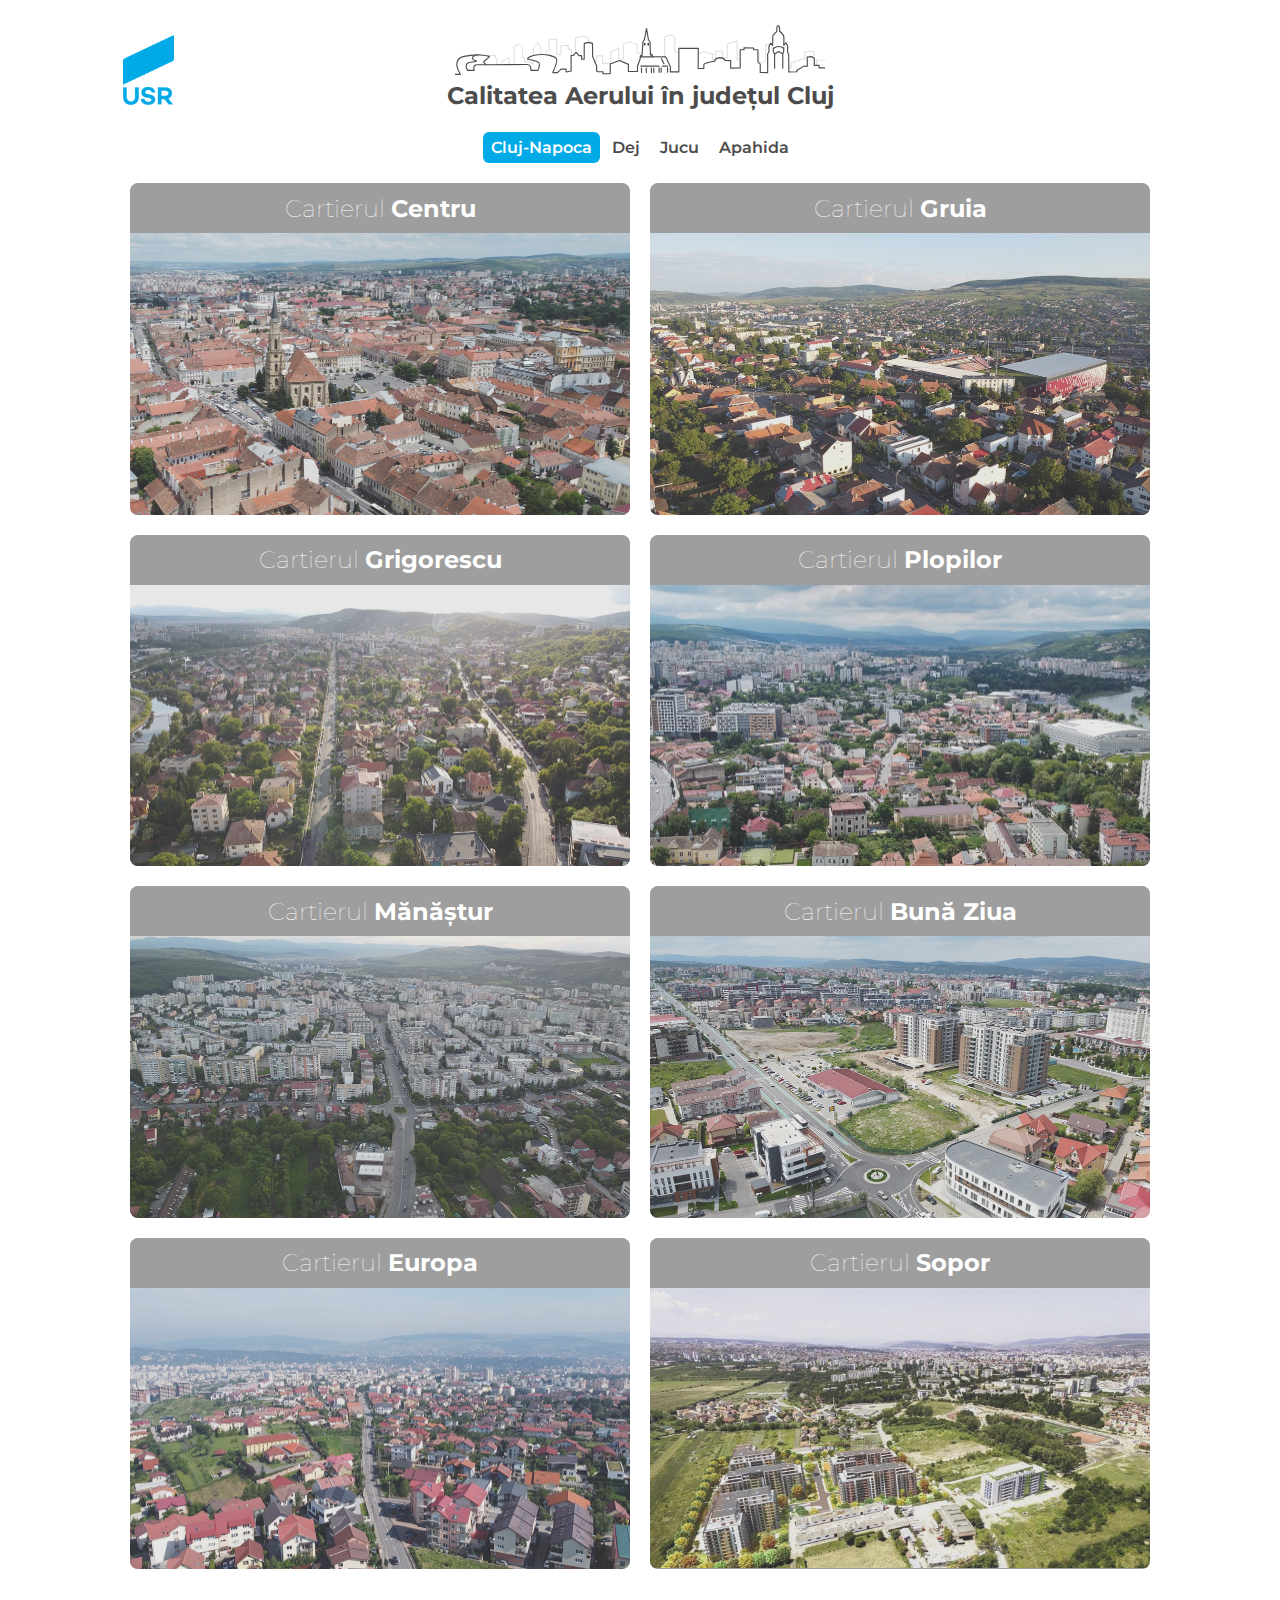
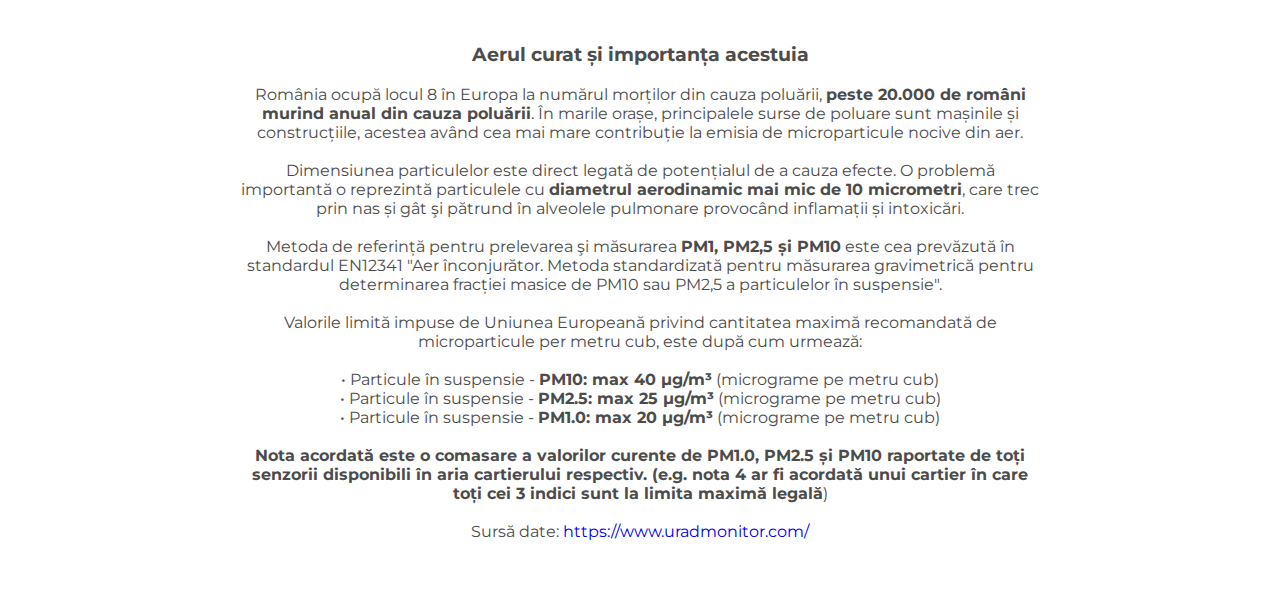
==== cluj/index.html @ 599e746c "add new neighborhoods" ====
<html>
  <head>
    <title>ClujAir - Calitatea Aerului in județul Cluj</title>
    <meta charset="UTF-8" />
    <meta http-equiv="X-UA-Compatible" content="IE=edge" />
    <meta name="viewport" content="width=device-width, initial-scale=1.0, user-scalable=no" />
    <meta name="author" content="USR Filiala Cluj" />
    <meta name="description" content="ClujAir - Calitatea Aerului in județul Cluj" />
    <meta name="author" content="USR Filiala Cluj" />
    <meta name="theme-color" content="#01a0e4" />
    <meta property="og:url" content="http://iuliu.net/clujair" />
    <meta property="og:type" content="website" />
    <meta property="og:title" content="ClujAir - Calitatea Aerului in județul Cluj" />
    <meta property="og:description" content="ClujAir - Calitatea aerului in cartierele din județul Cluj" />
    <meta property="og:image" content="https://www.iuliu.net/clujair/img/ogimage.png" />
    <link rel="stylesheet" href="css/styles.css?v=10" />
    <link id="favicon" rel="icon" href="img/favicon.png" type="image/png" sizes="16x16" />
    <link href="https://fonts.googleapis.com/css2?family=Montserrat:wght@200;300;400;600&display=swap" rel="stylesheet" />
  </head>
  <body>
    <div class="page-wrapper">
      <img class="cluj-outline" src="./img/cluj-outline.svg" alt="Cluj Outline" />
      <div class="logo-title-wrapper">
        <img src="img/usr-logo.png" alt="USR Logo" class="usr-logo-static" />
        <h2 class="title">Calitatea Aerului în județul Cluj</h2>
      </div>
      <img src="img/usr-logo.png" alt="USR Logo" class="usr-logo-fixed" />
      <div class="city-picker">
        <span class="city-option selected" id="clujNapoca">Cluj-Napoca</span>
        <span class="city-option" id="dej">Dej</span>
        <span class="city-option" id="jucu">Jucu</span>
        <span class="city-option" id="apahida">Apahida</span>
      </div>
      <div id="root" class="neighborhoods-wrapper"></div>
      <div style="max-width: 800px; padding: 0 25px; font-weight: 400; margin: 45px 0;">
        <h3>
          Aerul curat și importanța acestuia
        </h3>
        <span>
          România ocupă locul 8 în Europa la numărul morților din cauza poluării, <b>peste 20.000 de români murind anual din cauza poluării</b>. În marile
          orașe, principalele surse de poluare sunt mașinile și construcțiile, acestea având cea mai mare contribuție la emisia de microparticule nocive din
          aer. <br /><br />
          Dimensiunea particulelor este direct legată de potențialul de a cauza efecte. O problemă importantă o reprezintă particulele cu
          <b>diametrul aerodinamic mai mic de 10 micrometri</b>, care trec prin nas și gât şi pătrund în alveolele pulmonare provocând inflamații și intoxicări.
        </span>
        <br />
        <br />
        <span>
          Metoda de referință pentru prelevarea şi măsurarea <b>PM1, PM2,5 și PM10</b> este cea prevăzută în standardul EN12341 "Aer înconjurător. Metoda
          standardizată pentru măsurarea gravimetrică pentru determinarea fracției masice de PM10 sau PM2,5 a particulelor în suspensie".
        </span>
        <br />
        <br />
        <span>
          Valorile limită impuse de Uniunea Europeană privind cantitatea maximă recomandată de microparticule per metru cub, este după cum urmează:
          <br />
          <br />&bull; Particule în suspensie - <b>PM10: max 40 µg/m³</b> (micrograme pe metru cub) <br />&bull; Particule în suspensie -
          <b>PM2.5: max 25 µg/m³</b> (micrograme pe metru cub) <br />&bull; Particule în suspensie - <b>PM1.0: max 20 µg/m³</b> (micrograme pe metru cub)
        </span>
        <br />
        <br />
        <span>
          <b
            >Nota acordată este o comasare a valorilor curente de PM1.0, PM2.5 și PM10 raportate de toți senzorii disponibili în aria cartierului respectiv.
            (e.g. nota 4 ar fi acordată unui cartier în care toți cei 3 indici sunt la limita maximă legală</b
          >)
        </span>
        <br/>
        <br/>
        <span>
          Sursă date: <a target="_blank" href="https://www.uradmonitor.com/">https://www.uradmonitor.com/</a>
        </span>
      </div>
    </div>
  </body>
  <script src="js/app.js?v=10"></script>
</html>
---- cluj/css/styles.css ----
html,
body {
  overflow-x: hidden;
  font-family: 'Montserrat';
  color: #4c4c4c;
  margin: 0;
}

.page-wrapper {
  display: flex;
  justify-content: center;
  align-items: center;
  flex-direction: column;
  font-weight: 100;
  text-align: center;
  padding-bottom: 15px;
}

a {
  text-decoration: none;
}

h2 {
  max-width: calc(100vw - 183px);
}

.cluj-outline {
  width: 340px;
  margin-top: 25px;
  margin-bottom: -15px;
  position: relative;
  z-index: -1;
}


@keyframes from-gray {
  from {
    background-color: #9e9e9e;
  }
}

.neighborhoods-wrapper {
  display: flex;
  flex-wrap: wrap;
  width: 100vw;
  max-width: 1040px;
  justify-content: center;
}

.neighborhood {
  background-color: #9e9e9e;
  transition: all 0.5s ease-in-out;
  margin: 10px;
  width: calc(100vw - 32px);
  max-width: 500px;
  border-radius: 8px;
  overflow: hidden;
  position: relative;
  cursor: pointer;
  animation-name: from-gray;
  animation-duration: 1s;
}

.neighborhood .header {
  height: 50px;
  display: flex;
  align-items: center;
  justify-content: center;
  width: 100%;
  color: #fff;
  font-size: 24px;
}

.neighborhood .header .name {
  font-weight: 700;
}

.neighborhood .body {
  width: 100%;
  height: calc(min(calc(100vw - 32px), 500px) * 0.563);
  display: flex;
  justify-content: center;
  align-items: center;
  font-size: 80px;
  color: #fff;
  font-weight: 800;
  flex-direction: column;
  transition: all 1s ease-in-out;
}


.neighborhood .body img {
  width: calc(100vw - 32px);
  max-width: 500px;
  position: absolute;
  top: 50px;
  opacity: 0.75;
  transition: all 0.35s ease-in-out;
}

.neighborhood:hover img {
  opacity: 1;
}

.neighborhood:hover .gradient {
  opacity: 1;
}

.neighborhood .info {
  opacity: 0.001;
  position: relative;
  z-index: 12;
  font-size: 18px;
  height: 0;
  transition: all 0.2s ease-in-out;
}

.neighborhood:hover .info {
  opacity: 1;
  height: 50px;
}


.gradient {
  width: calc(100vw - 32px);
  max-width: 500px;
  height: 100px;
  position: absolute;
  bottom: 0;
  left: 0;
  background: linear-gradient(0deg, rgba(0, 0, 0, 0.75) 0%, rgba(0, 0, 0, 0) 100%);
  z-index: 10;
  opacity: 0;
  transition: all 0.3s ease-in-out;
}

.current-value {
  position: relative;
  z-index: 5;
}

.info {
  font-weight: 100;
}

.progress-bar-wrapper {
  position: relative;
  display: flex;
  align-items: center;
  margin-right: -70px;
  margin-bottom: 8px;
}

.progress-bar {
  width: 200px;
  max-width: calc(100vw - 220px);
  height: 20px;
  border-radius: 100px;
  border: 1px solid #fffb;
  background: #fff4;
  overflow: hidden;
  position: relative;
}

.progress {
  width: 75%;
  height: 100%;
  position: relative;
}

.progress-bar-name {
  color: #fff;
  font-size: 14px;
  font-weight: 800;
  position: absolute;
  width: 55px;
  height: 20px;
  left: -55px;
  top: 0;
  display: flex;
  align-items: center;
  width: 50px;
  justify-content: flex-end;
}

.progress-value {
  color: #fff;
  font-size: 14px;
  font-weight: 800;
  position: absolute;
  width: 55px;
  height: 20px;
  right: 2px;
  top: 0;
  display: flex;
  align-items: center;
  justify-content: flex-end;
}

.progress-bar-max-value {
  width: 80px;
  font-weight: 400;
  font-size: 14px;
  margin-bottom: -2px;
}

.micrograms {
  font-weight: 400;
  line-height: 20px;
  display: inline-block;
  margin-top: -3px;
  margin-left: 2px;
}

.max-grade {
  display: inline-block;
  width: 0;
  overflow: hidden;
  font-size: 18px;
  transition: width 0.2s ease-in-out;
}

.neighborhood:hover .max-grade {
  width: 27px;
}

.usr-logo-fixed {
  height: 70px;
  position: absolute;
  top: 35px;
  left: calc(((100vw - (500px * 2 + 40px)) / 2) + 3px);
}

.usr-logo-static {
  height: 50px;
  display: none;
}

@media (max-width: 1039px) {
  .usr-logo-fixed {
    display: none;
  }
  .usr-logo-static {
    display: inline-block;
  }
}

.title {
  display: inline-block;
}

@media (max-width: 375px) {
  .title {
    max-width: 224px;
    text-align: right;
  }
}

.logo-title-wrapper {
  display: flex;
  justify-content: space-between;
  width: calc(100vw - 30px);
  max-width: 500px;
  align-items: center;
  margin-top: 24px;
}

@media (min-width: 1039px) {
  .logo-title-wrapper {
    justify-content: center;
    margin-top: 6px;
  }
}

.cluj-outline {
  width: calc(100vw - 40px);
  max-width: 370px;
  margin-bottom: -20px;
}

.city-picker {
  margin-bottom: 16px;
  margin-top: 8px;
}

.city-option {
  padding: 6px 8px;
  cursor: pointer;
  font-weight: 400;
  transition: all 0.2s ease-in-out;
  background-color: #fff;
  border-radius: 6px;
  font-weight: 600;
}

.city-option:hover {
  background-color: #00aae722;
}

.city-option.selected {
  background-color: #00aae7;
  color: #fff;
  font-weight: 600;
}
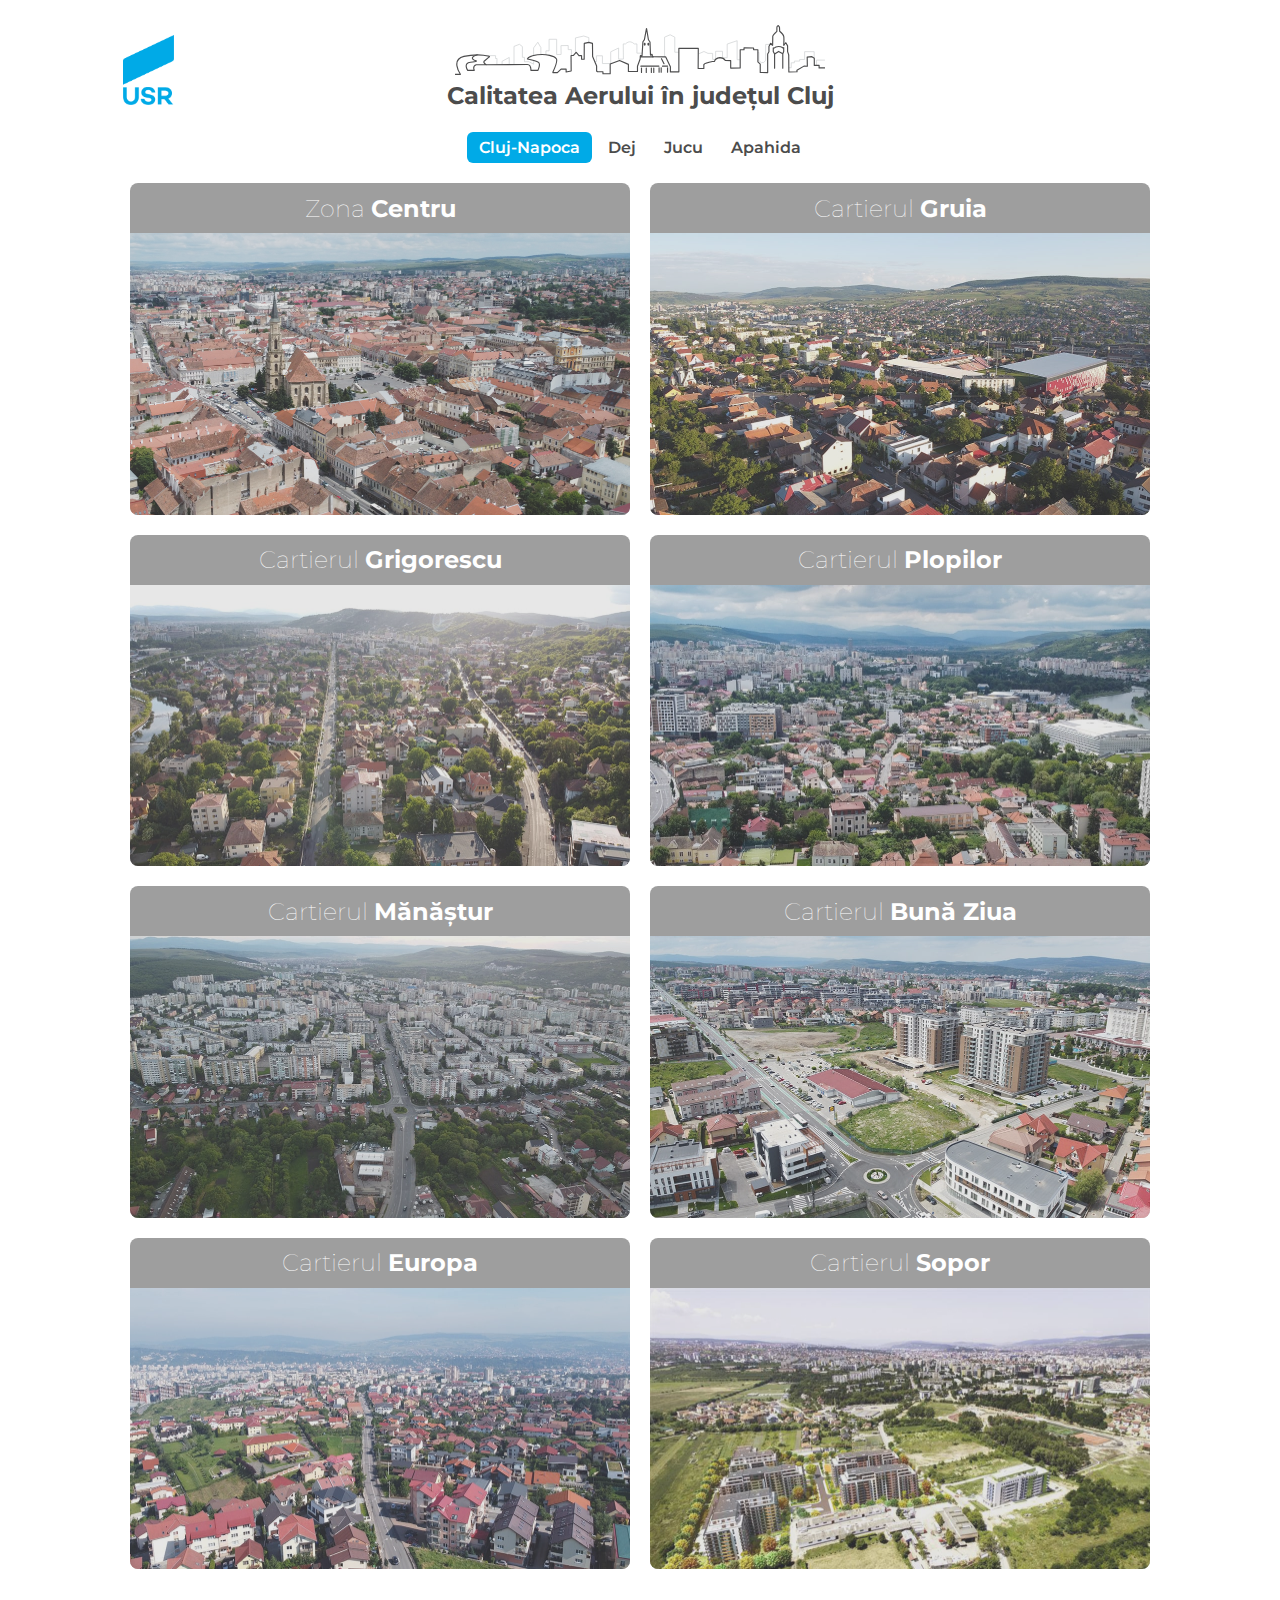
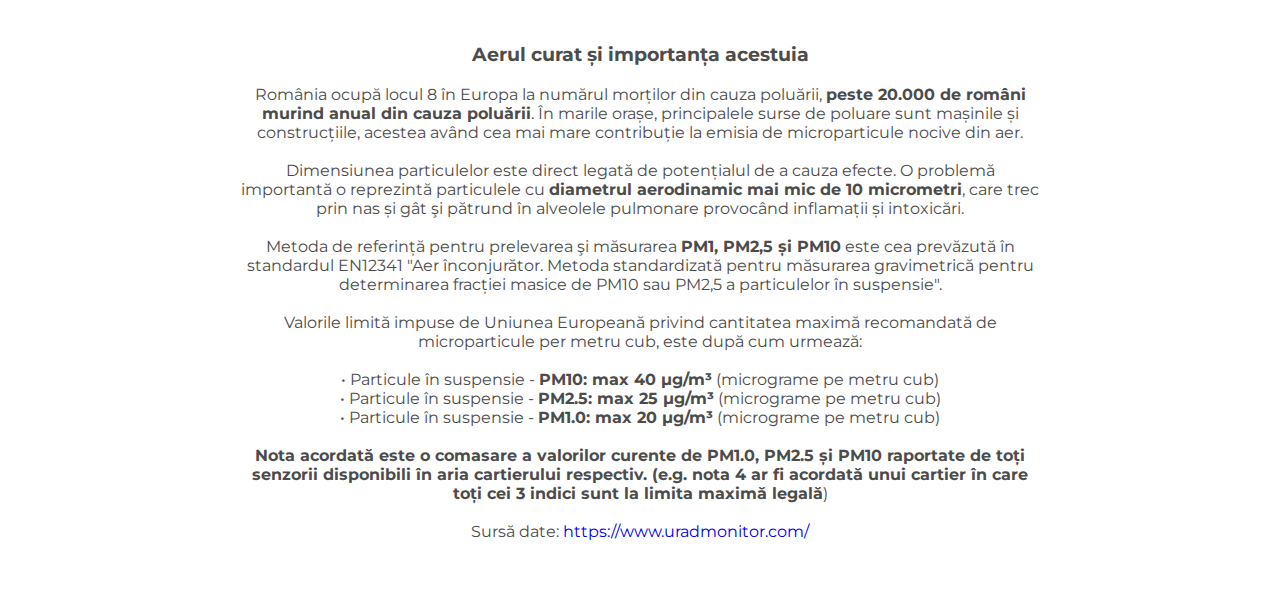
==== commit 25c77c1a: "add dej jucu apahida" ====
--- a/cluj/index.html
+++ b/cluj/index.html
@@ -26,7 +26,7 @@
       </div>
       <img src="img/usr-logo.png" alt="USR Logo" class="usr-logo-fixed" />
       <div class="city-picker">
-        <span class="city-option selected" id="clujNapoca">Cluj-Napoca</span>
+        <span class="city-option selected" id="cluj-napoca">Cluj-Napoca</span>
         <span class="city-option" id="dej">Dej</span>
         <span class="city-option" id="jucu">Jucu</span>
         <span class="city-option" id="apahida">Apahida</span>
@@ -73,5 +73,5 @@
       </div>
     </div>
   </body>
-  <script src="js/app.js?v=10"></script>
+  <script src="js/app.js?v=2"></script>
 </html>
--- a/cluj/css/styles.css
+++ b/cluj/css/styles.css
@@ -284,7 +284,7 @@
 }
 
 .city-option {
-  padding: 6px 8px;
+  padding: 6px 12px;
   cursor: pointer;
   font-weight: 400;
   transition: all 0.2s ease-in-out;
